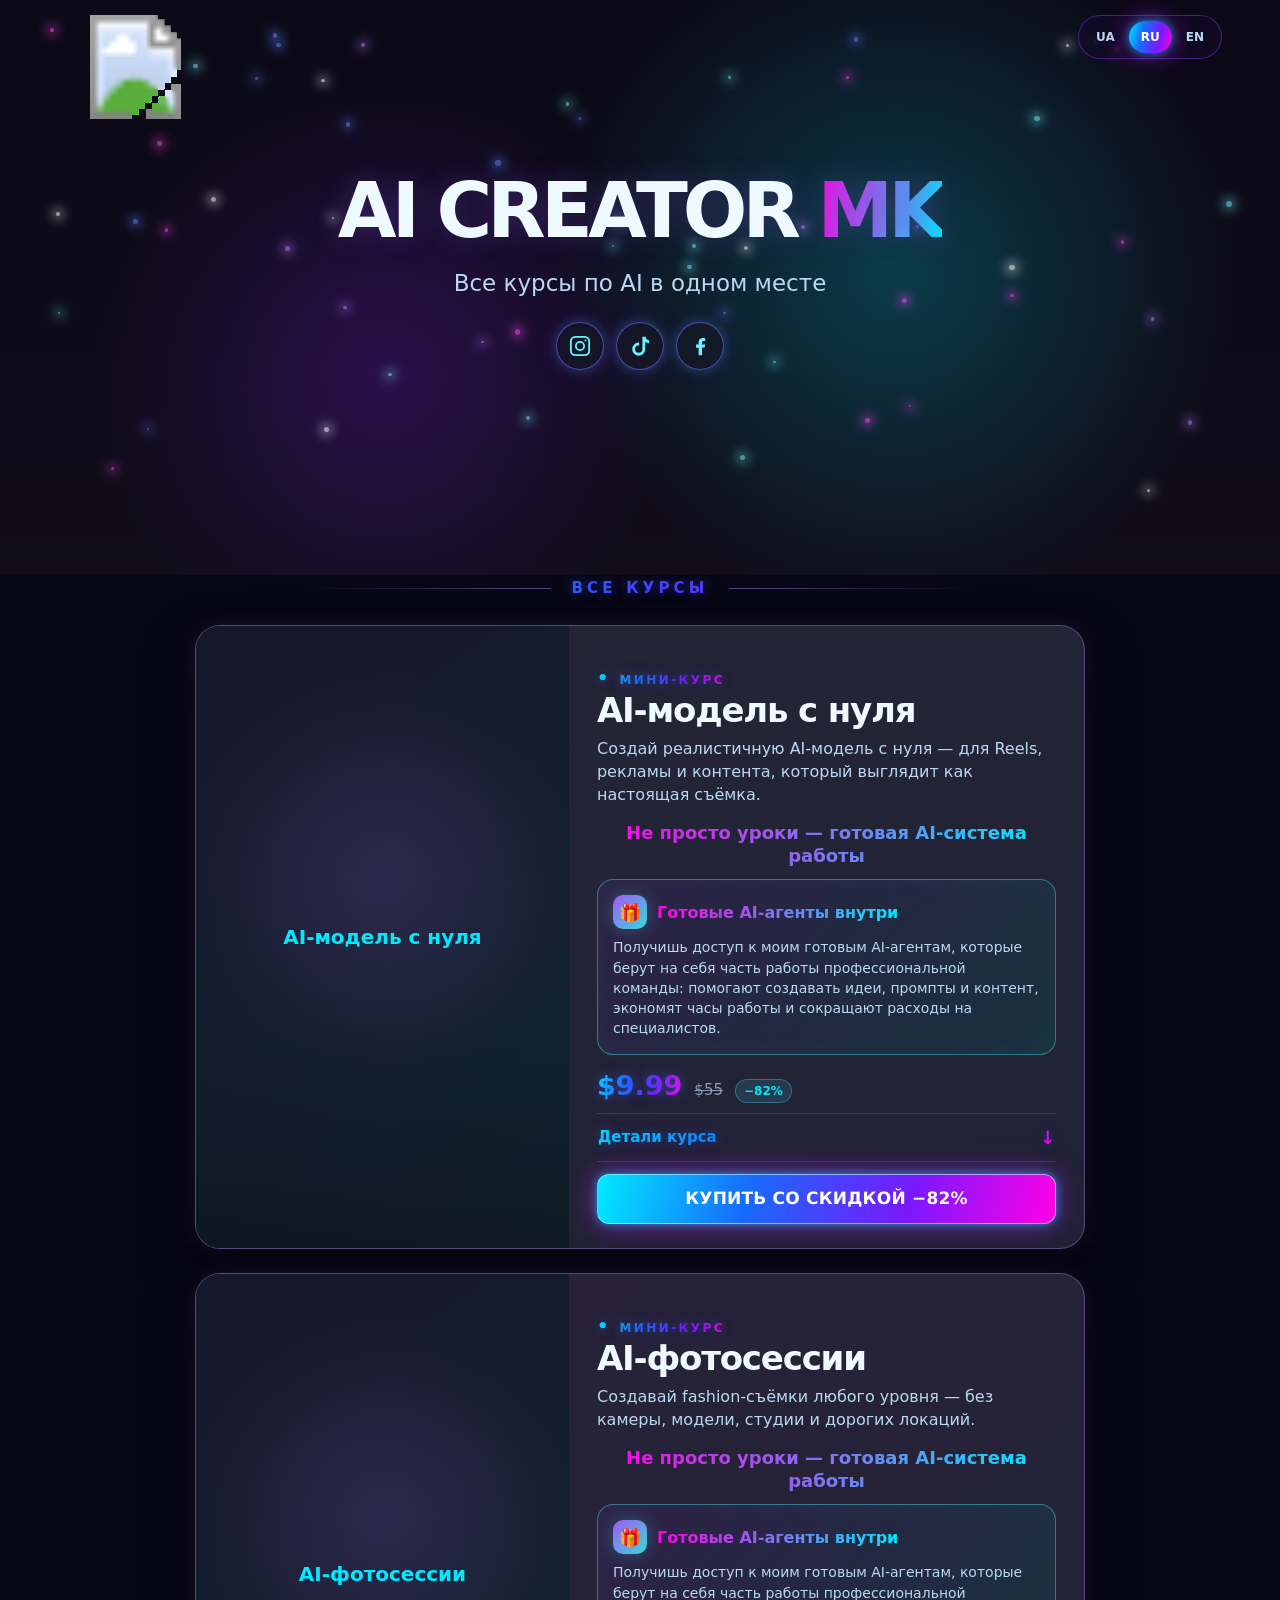
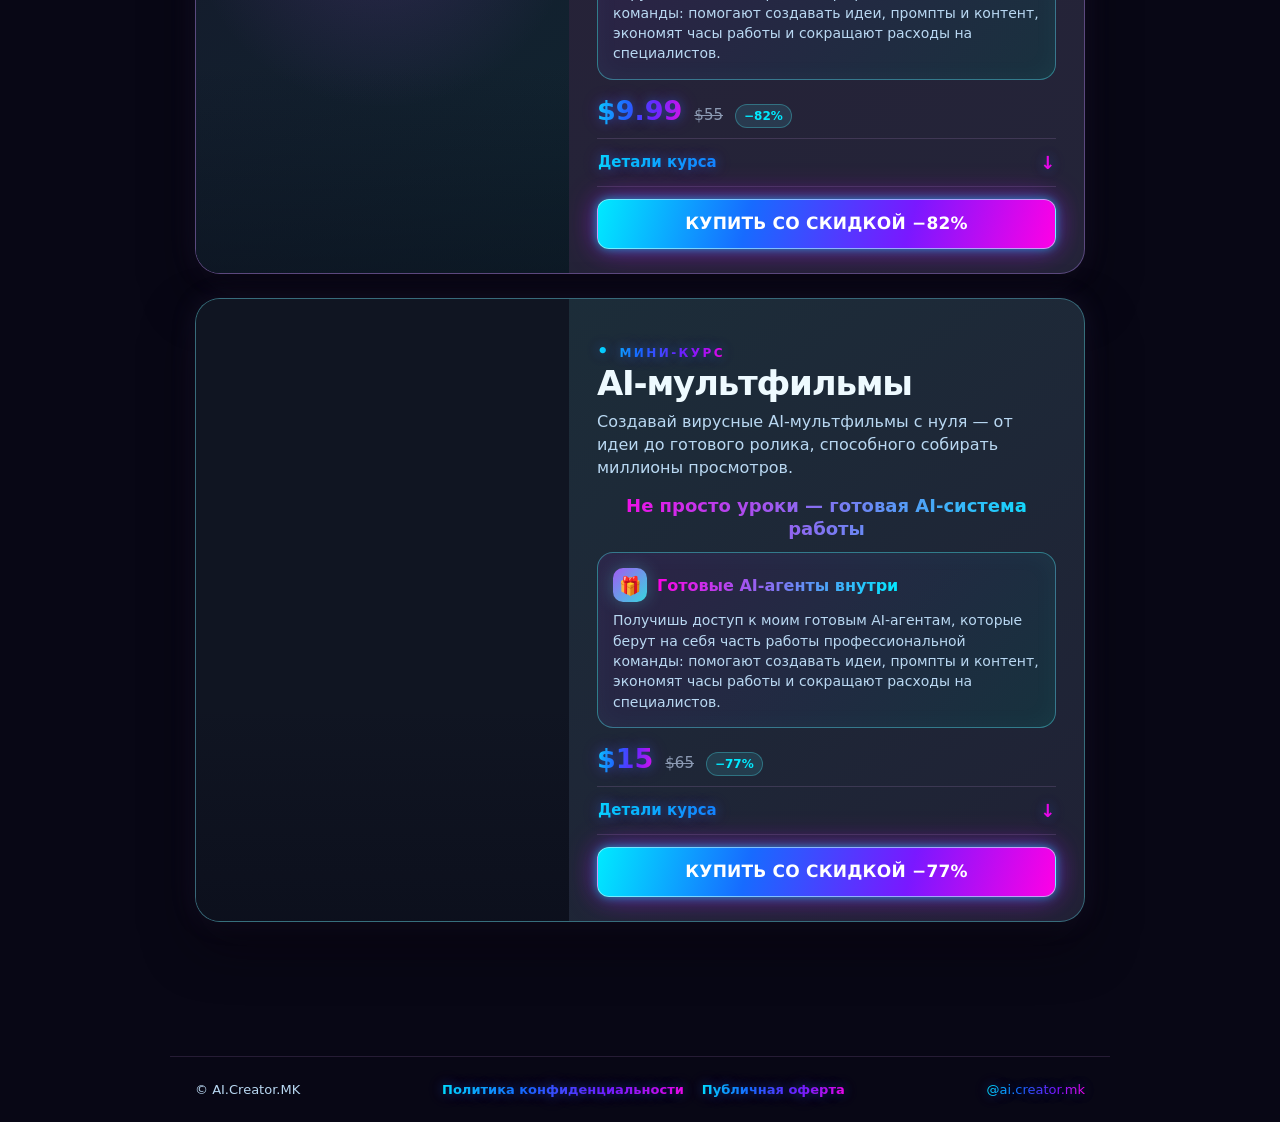
==== index.html @ 742be054 "Publish AI Creator MK courses site" ====
<!doctype html>
<html lang="ru">
<head>
  <meta charset="utf-8">
  <meta name="viewport" content="width=device-width, initial-scale=1">
  <meta name="theme-color" content="#100c19">
  <meta name="description" content="Курсы по AI от MK AI CREATOR: AI-модель, AI-фотосессии и AI-мультфильмы.">
  <title>Курсы по AI — MK AI CREATOR</title>
  <link rel="icon" type="image/svg+xml" href="data:image/svg+xml,%3Csvg xmlns='http://www.w3.org/2000/svg' viewBox='0 0 64 64'%3E%3Crect width='64' height='64' rx='16' fill='%23100c19'/%3E%3Ctext x='32' y='43' text-anchor='middle' font-size='30' font-weight='900' font-family='Arial' fill='%2348e4f3'%3EMK%3C/text%3E%3C/svg%3E">
  <style>
    :root{--bg:#080715;--panel:#17152b;--ice:#eefaff;--soft:#b9d8f2;--cyan:#00eaff;--blue:#176bff;--violet:#7a18ff;--pink:#ff00e5;--line:#6330c9; font-family:Inter,ui-sans-serif,system-ui,-apple-system,BlinkMacSystemFont,"Segoe UI",sans-serif;color:var(--ice);background:var(--bg)}
    *{box-sizing:border-box} html{scroll-behavior:smooth} body{margin:0;min-width:320px} a{color:inherit;text-decoration:none} button{font:inherit} .hero{height:min(57vw,575px);min-height:430px;position:relative;isolation:isolate;overflow:hidden;background:linear-gradient(180deg,#100d1966 0%,#100d19aa 58%,#100d19 100%),url('assets/hero.jpg') center 38%/cover}
    .hero:after{content:"";position:absolute;inset:0;z-index:-1;background:radial-gradient(circle at 70% 47%,#00eaff38,transparent 36%),radial-gradient(circle at 30% 65%,#8a20ff38,transparent 30%);pointer-events:none}.sparkles{position:absolute;inset:0;pointer-events:none}.spark{position:absolute;width:var(--size);height:var(--size);left:var(--x);top:var(--y);border-radius:50%;background:var(--color);box-shadow:0 0 12px 3px var(--color);opacity:.58;animation:float-spark var(--duration) ease-in-out infinite alternate;animation-delay:var(--delay);transition:filter .25s,box-shadow .25s}.hero:hover .spark,.hero.is-active .spark{animation-duration:calc(var(--duration) * .34);filter:brightness(1.9);box-shadow:0 0 16px 5px var(--color),0 0 30px 9px #9c27ff55}@keyframes float-spark{0%{opacity:.2;transform:translate(calc(var(--dx) * -.55),calc(var(--dy) * -.55)) scale(.62)}48%{opacity:.95;transform:translate(calc(var(--dx) * .12),calc(var(--dy) * .08)) scale(1.28)}100%{opacity:.34;transform:translate(var(--dx),var(--dy)) scale(.78)}}.burst,.hover-glint{position:absolute;left:var(--x);top:var(--y);z-index:2;border-radius:50%;pointer-events:none}.burst{width:9px;height:9px;background:#85f5ff;box-shadow:0 0 14px 7px #6de7ffb0;animation:burst .7s ease-out forwards}.hover-glint{width:6px;height:6px;background:#fff;box-shadow:0 0 10px 4px #35eaff,0 0 24px 8px #b72cff80;animation:hover-glint .65s ease-out forwards}@keyframes burst{to{opacity:0;transform:scale(9)}}@keyframes hover-glint{0%{opacity:.95;transform:scale(.45)}100%{opacity:0;transform:scale(4.5)}}
    .top{height:126px;max-width:1220px;margin:auto;padding:15px 28px;display:flex;align-items:flex-start;justify-content:space-between;position:relative;z-index:2}.brand{width:155px;height:107px;overflow:visible;display:block}.brand svg{display:block;width:155px;height:104px;overflow:visible}.lang{display:flex;gap:2px;background:#100b23cc;border:1px solid #7a31d788;border-radius:999px;padding:5px}.lang button{border:0;border-radius:30px;background:transparent;color:var(--soft);padding:9px 12px;cursor:pointer;font-size:12px;font-weight:700}.lang button[aria-pressed=true]{background:linear-gradient(120deg,var(--pink),var(--violet),var(--blue));color:white;box-shadow:0 0 20px #a829ff99}
    .hero-copy{text-align:center;position:relative;z-index:1;margin:44px auto 0;padding:0 18px;max-width:950px}.hero-copy h1{margin:0;font-size:clamp(39px,6.2vw,76px);line-height:1.08;letter-spacing:-.065em;color:var(--ice);text-shadow:0 0 28px #7852c955}.hero-copy h1 span{background:linear-gradient(100deg,var(--pink),var(--cyan));background-clip:text;color:transparent}.hero-copy p{font-size:clamp(17px,2vw,23px);color:var(--soft);margin:18px 0 26px}.social{display:flex;align-items:center;justify-content:center;gap:12px}.social a,.social .pending{display:grid;place-items:center;width:48px;height:48px;border-radius:50%;background:#171826bb;border:1px solid #a88cc36e;color:var(--cyan);box-shadow:0 0 24px #6956ae28;transition:transform .2s,box-shadow .2s}.social a:hover,.social a:focus-visible{transform:translateY(-3px);box-shadow:0 0 24px #00eaff99}.social svg{width:22px;height:22px}.social .pending{opacity:.62;cursor:default}
    main{max-width:940px;margin:0 auto;padding:0 25px 110px}.section-title{display:flex;align-items:center;justify-content:center;gap:20px;color:var(--pink);text-transform:uppercase;letter-spacing:.28em;font-weight:800;font-size:15px;margin:4px 0 28px;white-space:nowrap}.section-title:before,.section-title:after{content:"";height:1px;max-width:245px;flex:1;background:linear-gradient(90deg,transparent,#ab70e788)}.section-title:after{transform:rotate(180deg)}
    .course{display:grid;grid-template-columns:42% 58%;min-height:305px;border:1px solid #9572c97e;border-radius:25px;overflow:hidden;margin-bottom:24px;background:linear-gradient(145deg,#252536,#202235);box-shadow:0 24px 50px #07040b80,0 0 27px #8264b920}.course:nth-child(2){background:linear-gradient(145deg,#282138,#232438)}.course:nth-child(3){background:linear-gradient(145deg,#1b303a,#202135);border-color:#57bfce72}.media{min-height:305px;position:relative;overflow:hidden;background:#101522}.media img,.media video,.media object{width:100%;height:100%;position:absolute;inset:0;object-fit:cover}.course:first-of-type .media img,.course:first-of-type .media object{object-position:48% 50%}.media-fallback{width:100%;height:100%;display:grid;place-items:center;padding:24px;text-align:center;background:radial-gradient(circle at 50% 40%,#7546a744,transparent 48%),linear-gradient(145deg,#16172a,#102631);color:var(--cyan);font-size:20px;font-weight:850}.media:after{content:"";position:absolute;inset:0;background:linear-gradient(0deg,#080a1777,transparent 35%)}.details{padding:28px 28px 24px;display:flex;flex-direction:column;align-items:flex-start}.tag{padding:7px 11px;border-radius:99px;background:linear-gradient(110deg,var(--violet),var(--blue));font-size:11px;text-transform:uppercase;letter-spacing:.08em;color:white;font-weight:800}.type{margin:13px 0 4px;font-size:12px;color:var(--cyan);text-transform:uppercase;letter-spacing:.2em;font-weight:800}.type:before{content:"• ";font-size:18px}.details h2{font-size:clamp(25px,3vw,34px);line-height:1.08;letter-spacing:-.035em;margin:0;color:var(--ice)}.desc{margin:8px 0 14px;color:var(--soft);font-size:16px;line-height:1.45}.prices{display:flex;align-items:baseline;gap:12px;margin:auto 0 10px}.current{font-size:27px;font-weight:900;color:var(--pink);text-shadow:0 0 15px #c674fe55}.old{font-size:15px;color:#8c9ab3;text-decoration:line-through}.offer{color:var(--cyan);font-size:12px;background:#47dfea20;border:1px solid #47dfea55;border-radius:99px;padding:4px 8px;font-weight:750}
    .course-system{width:100%;margin:2px 0 12px;text-align:center;font-size:18px;line-height:1.25;font-weight:900;background:linear-gradient(100deg,var(--pink),var(--cyan));background-clip:text;color:transparent}.course-agents{width:100%;margin:0 0 15px;padding:15px;border:1px solid #4ad9e276;border-radius:16px;background:linear-gradient(135deg,#33214db0,#143842b0);box-shadow:inset 0 0 26px #4fdde20b}.course-agents__head{display:flex;align-items:center;gap:10px;margin-bottom:8px}.course-agents__gift{display:grid;place-items:center;flex:0 0 34px;width:34px;height:34px;border-radius:10px;background:linear-gradient(135deg,#a15bf3,#36d8df);font-size:18px;box-shadow:0 0 17px #52ddec4f}.course-agents strong{font-size:16px;line-height:1.2;background:linear-gradient(100deg,var(--pink),var(--cyan));background-clip:text;color:transparent}.course-agents p{margin:0;color:var(--soft);font-size:14px;line-height:1.45}
    .course-info{width:100%;margin:0 0 12px;border-top:1px solid #7d66954f;border-bottom:1px solid #7d66954f}.course-info summary{display:flex;justify-content:space-between;align-items:center;gap:10px;padding:13px 1px;cursor:pointer;list-style:none;color:var(--cyan);font-size:15px;font-weight:800}.course-info summary::-webkit-details-marker{display:none}.course-info summary:after{content:'↓';font-size:18px;transition:transform .25s}.course-info[open] summary:after{transform:rotate(180deg)}.info-body{padding:2px 0 15px;color:var(--soft);font-size:15px;line-height:1.48}.included{margin:0 0 15px;padding:13px 14px;border-radius:13px;background:#49dce619;border:1px solid #51dae95e}.included strong{display:block;color:var(--cyan);margin-bottom:4px}.included b{color:var(--ice)}.learn-title{color:var(--ice);font-weight:800;margin:0 0 7px}.info-body ul{margin:0 0 15px;padding-left:21px}.info-body li{margin:6px 0}.meta{margin:7px 0;color:var(--soft)}.meta strong{color:var(--ice)}.forever{color:var(--pink);font-weight:900;letter-spacing:.04em}.cta{display:block;text-align:center;width:100%;padding:14px 18px;border:0;border-radius:12px;background:linear-gradient(110deg,#8a13ff,#145dff);color:#fff;font-weight:850;font-size:16px;cursor:pointer}.course:nth-child(3) .cta{background:linear-gradient(110deg,#00cfe9,#176bff)}.cta:hover{filter:brightness(1.15)}.cta:focus-visible,.course-info summary:focus-visible{outline:2px solid var(--cyan);outline-offset:3px}
    footer{max-width:940px;margin:0 auto;padding:25px;color:var(--soft);border-top:1px solid #77589044;font-size:13px;display:flex;align-items:center;justify-content:space-between;gap:18px;flex-wrap:wrap} footer a{color:var(--cyan)}.footer-links{display:flex;align-items:center;justify-content:center;gap:10px 18px;flex-wrap:wrap}.footer-links a{font-weight:750}
    .section-title,.type,.current,.course-info summary,.forever,footer a{background:linear-gradient(100deg,var(--cyan) 0%,var(--blue) 34%,var(--violet) 68%,var(--pink) 100%);background-clip:text;-webkit-background-clip:text;color:transparent;text-shadow:0 0 11px #167dff66,0 0 20px #d51cff3d}.social a{color:#65f5ff;border-color:#755cffaa;box-shadow:0 0 12px #00eaff3d,0 0 22px #b11cff2e}.lang button[aria-pressed=true],.cta,.course:nth-child(3) .cta{background:linear-gradient(105deg,var(--cyan) 0%,var(--blue) 33%,var(--violet) 68%,var(--pink) 100%);box-shadow:0 0 10px #00eaff8c,0 0 22px #6a32ff70,0 0 34px #ff00e54d}.cta{border:1px solid #b9faff9c;color:#fff!important;-webkit-text-fill-color:#fff;font-size:17px;font-weight:900;line-height:1.2;letter-spacing:.012em;text-shadow:none!important;-webkit-font-smoothing:antialiased;text-rendering:geometricPrecision;transition:filter .2s,box-shadow .2s,transform .2s}.cta:hover,.cta:focus-visible{filter:brightness(1.12);transform:translateY(-1px);box-shadow:0 0 14px #00eaffbd,0 0 30px #6a32ff9c,0 0 42px #ff00e56b}
    @media(max-width:640px){.hero{height:470px;min-height:470px;background-position:46% center}.top{height:118px;padding:14px 18px}.brand,.brand svg{width:125px}.brand svg{height:88px}.hero-copy{margin-top:62px}.hero-copy h1{font-size:43px}.hero-copy p{margin-top:15px;font-size:17px}.section-title{margin-top:8px}.course{grid-template-columns:1fr}.media{min-height:245px}.details{padding:22px}.details h2{font-size:28px}.desc{font-size:16px}.course-system{font-size:17px}.prices{margin-top:4px} footer{flex-direction:column;text-align:center}.footer-links{flex-direction:column;gap:8px}}
    @media(prefers-reduced-motion:reduce){html{scroll-behavior:auto}.spark{animation-duration:18s}.hero:hover .spark,.hero.is-active .spark{animation-duration:4s}.burst,.hover-glint{display:none}}
  </style>
</head>
<body>
  <section class="hero" id="top">
    <div class="sparkles" id="sparkles" aria-hidden="true"></div>
    <header class="top"><a class="brand" href="#top" aria-label="MK AI CREATOR — наверх"><svg viewBox="0 0 1280 853" role="img" aria-label="MK AI CREATOR"><defs><filter id="remove-black" color-interpolation-filters="sRGB"><feColorMatrix type="matrix" values="1 0 0 0 0  0 1 0 0 0  0 0 1 0 0  4 4 4 0 -0.08"/></filter></defs><image href="assets/mk-logo.jpeg" width="1280" height="853" filter="url(#remove-black)"/></svg></a><div class="lang" aria-label="Язык сайта"><button data-lang="uk" aria-pressed="false">UA</button><button data-lang="ru" aria-pressed="true">RU</button><button data-lang="en" aria-pressed="false">EN</button></div></header>
    <div class="hero-copy"><h1>AI CREATOR <span>MK</span></h1><p data-key="tagline">Все курсы по AI в одном месте</p><nav class="social" aria-label="Социальные сети">
      <a href="https://www.instagram.com/ai.creator.mk/" target="_blank" rel="noopener noreferrer" aria-label="Instagram — ai.creator.mk"><svg viewBox="0 0 24 24" fill="none" stroke="currentColor" stroke-width="2"><rect x="2" y="2" width="20" height="20" rx="5"/><circle cx="12" cy="12" r="4.5"/><circle cx="18" cy="6" r="1" fill="currentColor" stroke="none"/></svg></a>
      <a href="https://www.tiktok.com/@ai.creator.mk" target="_blank" rel="noopener noreferrer" aria-label="TikTok — ai.creator.mk"><svg viewBox="0 0 24 24" fill="currentColor"><path d="M15.5 2h2.7c.2 2.2 1.6 3.7 3.8 3.9v3a8.6 8.6 0 0 1-4.3-1.3v7.8a7.1 7.1 0 1 1-7.1-7.1h.5v3.1h-.5a4 4 0 1 0 4 4V2Z"/></svg></a>
      <a href="https://www.facebook.com/profile.php?id=61593260384114" target="_blank" rel="noopener noreferrer" aria-label="Facebook — MK AI CREATOR"><svg viewBox="0 0 24 24" fill="currentColor"><path d="M14.2 22v-8.3h2.9l.4-3.4h-3.3V8.1c0-1 .3-1.6 1.7-1.6h1.8v-3A25 25 0 0 0 15 3.3c-2.7 0-4.5 1.6-4.5 4.6v2.5H7.6v3.4h2.9V22h3.7Z"/></svg></a>
    </nav></div>
  </section>
  <main id="courses">
    <div class="section-title" data-key="all">Все курсы</div>
    <div id="cards">
      <article class="course"><div class="media"><object data="assets/ai-model-portrait.jpeg" type="image/jpeg" aria-label="Портрет AI-модели"><span class="media-fallback">AI-модель с нуля</span></object></div><div class="details"><p class="type">Мини-курс</p><h2>AI-модель с нуля</h2><p class="desc">Создай реалистичную AI-модель с нуля — для Reels, рекламы и контента, который выглядит как настоящая съёмка.</p><div class="course-system">Не просто уроки — готовая AI-система работы</div><div class="course-agents"><div class="course-agents__head"><span class="course-agents__gift" aria-hidden="true">🎁</span><strong>Готовые AI-агенты внутри</strong></div><p>Получишь доступ к моим готовым AI-агентам, которые берут на себя часть работы профессиональной команды: помогают создавать идеи, промпты и контент, экономят часы работы и сокращают расходы на специалистов.</p></div><div class="prices"><span class="current">$9.99</span><span class="old">$55</span><span class="offer">−82%</span></div><details class="course-info"><summary>Детали курса</summary><div class="info-body"><div class="included"><strong>✓ Готовые AI-агенты — доступ включён</strong><b>Меньше ручной работы. Меньше расходов. Быстрее результат.</b></div><p class="learn-title">На курсе ты научишься:</p><ul><li>создавать собственного AI-персонажа с нуля;</li><li>сохранять его внешность от кадра к кадру;</li><li>создавать карточку персонажа;</li><li>генерировать реалистичные фото и видео для Stories, Reels, UGC и рекламных креативов;</li><li>работать с AI-агентами, которые берут на себя часы работы специалистов, ускоряют создание контента и экономят бюджет.</li></ul><p class="meta"><strong>Уровень:</strong> подходит всем — опыт в AI не нужен. Курс выстроен так, что даже ребёнок разберётся.</p><p class="meta"><strong>Доступ:</strong> <span class="forever">НАВСЕГДА</span>.</p></div></details><a class="cta" href="https://t.me/ai_creator_mk1_bot?start=ai_model_ru" target="_blank" rel="noopener noreferrer">КУПИТЬ СО СКИДКОЙ −82%</a></div></article>
      <article class="course"><div class="media"><object data="assets/camera.png" type="image/png" aria-label="Профессиональный фотоаппарат"><span class="media-fallback">AI-фотосессии</span></object></div><div class="details"><p class="type">Мини-курс</p><h2>AI-фотосессии</h2><p class="desc">Создавай fashion-съёмки любого уровня — без камеры, модели, студии и дорогих локаций.</p><div class="course-system">Не просто уроки — готовая AI-система работы</div><div class="course-agents"><div class="course-agents__head"><span class="course-agents__gift" aria-hidden="true">🎁</span><strong>Готовые AI-агенты внутри</strong></div><p>Получишь доступ к моим готовым AI-агентам, которые берут на себя часть работы профессиональной команды: помогают создавать идеи, промпты и контент, экономят часы работы и сокращают расходы на специалистов.</p></div><div class="prices"><span class="current">$9.99</span><span class="old">$55</span><span class="offer">−82%</span></div><details class="course-info"><summary>Детали курса</summary><div class="info-body"><div class="included"><strong>✓ Готовые AI-агенты — доступ включён</strong><b>Меньше ручной работы. Меньше расходов. Быстрее результат.</b></div><p class="learn-title">На курсе ты научишься:</p><ul><li>создавать реалистичные AI-фотосессии;</li><li>переносить героя в любые образы и локации;</li><li>сохранять внешность и узнаваемость человека;</li><li>создавать fashion, lifestyle и рекламные съёмки;</li><li>использовать AI-агентов вместо часов ручной работы — они помогают создавать промпты и визуальные концепции быстрее и дешевле.</li></ul><p class="meta"><strong>Уровень:</strong> подходит всем — опыт в AI не нужен. Курс выстроен так, что даже ребёнок разберётся.</p><p class="meta"><strong>Доступ:</strong> <span class="forever">НАВСЕГДА</span>.</p></div></details><a class="cta" href="https://t.me/ai_creator_mk1_bot?start=ai_photoshoots_ru" target="_blank" rel="noopener noreferrer">КУПИТЬ СО СКИДКОЙ −82%</a></div></article>
      <article class="course"><div class="media"><object data="assets/dragon-poster.jpg" type="image/jpeg" aria-label="Дракон у воды"><span class="media-fallback">AI-мультфильмы</span></object></div><div class="details"><p class="type">Мини-курс</p><h2>AI-мультфильмы</h2><p class="desc">Создавай вирусные AI-мультфильмы с нуля — от идеи до готового ролика, способного собирать миллионы просмотров.</p><div class="course-system">Не просто уроки — готовая AI-система работы</div><div class="course-agents"><div class="course-agents__head"><span class="course-agents__gift" aria-hidden="true">🎁</span><strong>Готовые AI-агенты внутри</strong></div><p>Получишь доступ к моим готовым AI-агентам, которые берут на себя часть работы профессиональной команды: помогают создавать идеи, промпты и контент, экономят часы работы и сокращают расходы на специалистов.</p></div><div class="prices"><span class="current">$15</span><span class="old">$65</span><span class="offer">−77%</span></div><details class="course-info"><summary>Детали курса</summary><div class="info-body"><div class="included"><strong>✓ Готовые AI-агенты — доступ включён</strong><b>Меньше ручной работы. Меньше расходов. Быстрее результат.</b></div><p class="learn-title">На курсе ты научишься:</p><ul><li>находить идеи и создавать сюжеты;</li><li>создавать постоянных персонажей;</li><li>генерировать и оживлять сцены;</li><li>собирать полноценные мультфильмы для Reels, TikTok и Shorts;</li><li>работать с AI-агентами, которые помогают выполнять работу целой креативной команды и сокращают часы работы до минут.</li></ul><p class="meta"><strong>Уровень:</strong> подходит всем — опыт в AI не нужен. Курс выстроен так, что даже ребёнок разберётся.</p><p class="meta"><strong>Доступ:</strong> <span class="forever">НАВСЕГДА</span>.</p></div></details><a class="cta" href="https://t.me/ai_creator_mk1_bot?start=ai_cartoons_ru" target="_blank" rel="noopener noreferrer">КУПИТЬ СО СКИДКОЙ −77%</a></div></article>
    </div>
  </main>
  <footer><span>© AI.Creator.MK</span><nav class="footer-links" aria-label="Юридические документы"><a id="privacy-link" href="privacy.html?lang=ru">Политика конфиденциальности</a><a id="offer-link" href="offer.html?lang=ru">Публичная оферта</a></nav><a href="https://www.instagram.com/ai.creator.mk/" target="_blank" rel="noopener noreferrer">@ai.creator.mk</a></footer>
  <script>
    const copy={
      ru:{tagline:'Все курсы по AI в одном месте',all:'Все курсы',systemTitle:'Не просто уроки — готовая AI-система работы',systemText:'AI-агенты берут на себя часть работы специалистов, экономят часы работы и помогают создавать профессиональный контент с меньшими затратами.',agentsTitle:'Готовые AI-агенты внутри',agentsText:'Получишь доступ к моим готовым AI-агентам, которые берут на себя часть работы профессиональной команды: помогают создавать идеи, промпты и контент, экономят часы работы и сокращают расходы на специалистов.',type:'Мини-курс',details:'Детали курса',included:'✓ Готовые AI-агенты — доступ включён',benefit:'Меньше ручной работы. Меньше расходов. Быстрее результат.',learn:'На курсе ты научишься:',level:'Уровень',levelText:'подходит всем — опыт в AI не нужен. Курс выстроен так, что даже ребёнок разберётся.',access:'Доступ',forever:'НАВСЕГДА',buy:'КУПИТЬ СО СКИДКОЙ',privacy:'Политика конфиденциальности',offer:'Публичная оферта',items:[
        {title:'AI-модель с нуля',desc:'Создай реалистичную AI-модель с нуля — для Reels, рекламы и контента, который выглядит как настоящая съёмка.',list:['создавать собственного AI-персонажа с нуля;','сохранять его внешность от кадра к кадру;','создавать карточку персонажа;','генерировать реалистичные фото и видео для Stories, Reels, UGC и рекламных креативов;','работать с AI-агентами, которые берут на себя часы работы специалистов, ускоряют создание контента и экономят бюджет.']},
        {title:'AI-фотосессии',desc:'Создавай fashion-съёмки любого уровня — без камеры, модели, студии и дорогих локаций.',list:['создавать реалистичные AI-фотосессии;','переносить героя в любые образы и локации;','сохранять внешность и узнаваемость человека;','создавать fashion, lifestyle и рекламные съёмки;','использовать AI-агентов вместо часов ручной работы — они помогают создавать промпты и визуальные концепции быстрее и дешевле.']},
        {title:'AI-мультфильмы',desc:'Создавай вирусные AI-мультфильмы с нуля — от идеи до готового ролика, способного собирать миллионы просмотров.',list:['находить идеи и создавать сюжеты;','создавать постоянных персонажей;','генерировать и оживлять сцены;','собирать полноценные мультфильмы для Reels, TikTok и Shorts;','работать с AI-агентами, которые помогают выполнять работу целой креативной команды и сокращают часы работы до минут.']}
      ]},
      uk:{tagline:'Усі курси з AI в одному місці',all:'Усі курси',systemTitle:'Не просто уроки — готова AI-система роботи',systemText:'AI-агенти беруть на себе частину роботи фахівців, заощаджують години роботи та допомагають створювати професійний контент із меншими витратами.',agentsTitle:'Готові AI-агенти всередині',agentsText:'Отримаєш доступ до моїх готових AI-агентів, які беруть на себе частину роботи професійної команди: допомагають створювати ідеї, промпти й контент, заощаджують години роботи та скорочують витрати на фахівців.',type:'Мінікурс',details:'Деталі курсу',included:'✓ Готові AI-агенти — доступ включено',benefit:'Менше ручної роботи. Менше витрат. Швидший результат.',learn:'На курсі ти навчишся:',level:'Рівень',levelText:'підходить усім — досвід в AI не потрібен. Курс побудований так, що навіть дитина розбереться.',access:'Доступ',forever:'НАЗАВЖДИ',buy:'КУПИТИ ЗІ ЗНИЖКОЮ',privacy:'Політика конфіденційності',offer:'Публічна оферта',items:[
        {title:'AI-модель з нуля',desc:'Створи реалістичну AI-модель з нуля — для Reels, реклами та контенту, який виглядає як справжня зйомка.',list:['створювати власного AI-персонажа з нуля;','зберігати його зовнішність від кадру до кадру;','створювати картку персонажа;','генерувати реалістичні фото й відео для Stories, Reels, UGC та рекламних креативів;','працювати з AI-агентами, які беруть на себе години роботи фахівців, прискорюють створення контенту та заощаджують бюджет.']},
        {title:'AI-фотосесії',desc:'Створюй fashion-зйомки будь-якого рівня — без камери, моделі, студії та дорогих локацій.',list:['створювати реалістичні AI-фотосесії;','переносити героя в будь-які образи та локації;','зберігати зовнішність і впізнаваність людини;','створювати fashion, lifestyle та рекламні зйомки;','використовувати AI-агентів замість годин ручної роботи — вони допомагають створювати промпти й візуальні концепції швидше та дешевше.']},
        {title:'AI-мультфільми',desc:'Створюй вірусні AI-мультфільми з нуля — від ідеї до готового ролика, здатного збирати мільйони переглядів.',list:['знаходити ідеї та створювати сюжети;','створювати постійних персонажів;','генерувати й оживляти сцени;','збирати повноцінні мультфільми для Reels, TikTok і Shorts;','працювати з AI-агентами, які допомагають виконувати роботу цілої креативної команди та скорочують години роботи до хвилин.']}
      ]},
      en:{tagline:'All AI courses in one place',all:'All courses',systemTitle:'More than lessons — a ready-to-use AI workflow',systemText:'AI agents handle part of a specialist team’s work, save hours and help you create professional content at a lower cost.',agentsTitle:'Ready-to-use AI agents included',agentsText:'Get access to my ready-to-use AI agents that handle part of a professional team’s work: they help create ideas, prompts and content, save hours and reduce specialist costs.',type:'Mini course',details:'Course details',included:'✓ Ready-to-use AI agents — access included',benefit:'Less manual work. Lower costs. Faster results.',learn:'You will learn how to:',level:'Level',levelText:'suitable for everyone — no AI experience needed. The course is structured so clearly that even a child can follow it.',access:'Access',forever:'LIFETIME',buy:'BUY WITH A DISCOUNT OF',privacy:'Privacy Policy',offer:'Public Offer',items:[
        {title:'AI model from scratch',desc:'Create a realistic AI model from scratch for Reels, ads and content that looks like a real shoot.',list:['create your own AI character from scratch;','keep the character’s appearance consistent from image to image;','create a character reference sheet;','generate realistic photos and videos for Stories, Reels, UGC and ad creatives;','use AI agents that take over hours of specialist work, speed up content creation and save your budget.']},
        {title:'AI photoshoots',desc:'Create fashion shoots at any level — without a camera, model, studio or expensive locations.',list:['create realistic AI photoshoots;','place a person in any look or location;','preserve the person’s appearance and recognizability;','create fashion, lifestyle and advertising shoots;','use AI agents instead of hours of manual work to create prompts and visual concepts faster and at a lower cost.']},
        {title:'AI cartoons',desc:'Create viral AI cartoons from scratch — from the initial idea to a finished video with the potential to reach millions of views.',list:['find ideas and build storylines;','create consistent recurring characters;','generate and animate scenes;','assemble complete cartoons for Reels, TikTok and Shorts;','use AI agents that help do the work of an entire creative team and reduce hours of work to minutes.']}
      ]}
    };
    const media=['<object data="assets/ai-model-portrait.jpeg" type="image/jpeg" aria-label="Портрет AI-модели"><span class="media-fallback">AI-модель с нуля</span></object>','<object data="assets/camera.png" type="image/png" aria-label="Профессиональный фотоаппарат"><span class="media-fallback">AI-фотосессии</span></object>','<video autoplay muted loop playsinline preload="metadata" poster="assets/dragon-poster.jpg" aria-label="Дракон у воды"><source src="assets/dragon.mp4" type="video/mp4"></video>'];
    const costs=[['$9.99','$55','−82%'],['$9.99','$55','−82%'],['$15','$65','−77%']];
    const courseIds=['ai_model','ai_photoshoots','ai_cartoons'];
    const botUrl='https://t.me/ai_creator_mk1_bot';
    function render(lang){const c=copy[lang];document.documentElement.lang=lang;['tagline','all'].forEach(k=>document.querySelector(`[data-key=${k}]`).textContent=c[k]);document.querySelectorAll('[data-lang]').forEach(b=>b.setAttribute('aria-pressed',String(b.dataset.lang===lang)));const privacy=document.getElementById('privacy-link'),offer=document.getElementById('offer-link');privacy.textContent=c.privacy;privacy.href=`privacy.html?lang=${lang}`;offer.textContent=c.offer;offer.href=`offer.html?lang=${lang}`;document.getElementById('cards').innerHTML=c.items.map((item,i)=>`<article class="course"><div class="media">${media[i]}</div><div class="details"><p class="type">${c.type}</p><h2>${item.title}</h2><p class="desc">${item.desc}</p><div class="course-system">${c.systemTitle}</div><div class="course-agents"><div class="course-agents__head"><span class="course-agents__gift" aria-hidden="true">🎁</span><strong>${c.agentsTitle}</strong></div><p>${c.agentsText}</p></div><div class="prices"><span class="current">${costs[i][0]}</span><span class="old">${costs[i][1]}</span><span class="offer">${costs[i][2]}</span></div><details class="course-info"><summary>${c.details}</summary><div class="info-body"><div class="included"><strong>${c.included}</strong><b>${c.benefit}</b></div><p class="learn-title">${c.learn}</p><ul>${item.list.map(x=>`<li>${x}</li>`).join('')}</ul><p class="meta"><strong>${c.level}:</strong> ${c.levelText}</p><p class="meta"><strong>${c.access}:</strong> <span class="forever">${c.forever}</span>.</p></div></details><a class="cta" href="${botUrl}?start=${courseIds[i]}_${lang}" target="_blank" rel="noopener noreferrer">${c.buy} ${costs[i][2]}</a></div></article>`).join('');document.querySelectorAll('video').forEach(v=>v.play().catch(()=>{}))}
    document.querySelectorAll('[data-lang]').forEach(b=>b.addEventListener('click',()=>render(b.dataset.lang)));render('ru');
    const layer=document.getElementById('sparkles'),colors=['#76eff7','#bf80ff','#ffffff','#6486ff','#ff4cf0'];let seed=412;function rand(){seed=(seed*1664525+1013904223)>>>0;return seed/4294967296}for(let i=0;i<55;i++){const p=document.createElement('span');p.className='spark';p.style.cssText=`--x:${(3+rand()*94).toFixed(1)}%;--y:${(4+rand()*82).toFixed(1)}%;--size:${(2+rand()*4).toFixed(1)}px;--color:${colors[Math.floor(rand()*colors.length)]};--dx:${(-46+rand()*92).toFixed(1)}px;--dy:${(-34+rand()*68).toFixed(1)}px;--duration:${(6+rand()*7).toFixed(1)}s;--delay:${(-rand()*10).toFixed(1)}s`;layer.appendChild(p)}
    const hero=document.querySelector('.hero');
    function addGlow(e,className,lifetime){const r=hero.getBoundingClientRect(),b=document.createElement('span');b.className=className;b.style.setProperty('--x',e.clientX-r.left+'px');b.style.setProperty('--y',e.clientY-r.top+'px');layer.appendChild(b);setTimeout(()=>b.remove(),lifetime)}
    let activeTimer;function activateSparkles(){hero.classList.add('is-active');clearTimeout(activeTimer);activeTimer=setTimeout(()=>hero.classList.remove('is-active'),1200)}
    hero.addEventListener('pointerdown',e=>{addGlow(e,'burst',750);activateSparkles()});
    hero.addEventListener('pointermove',e=>{if(e.pointerType==='touch')activateSparkles()});
    hero.addEventListener('pointerup',()=>{clearTimeout(activeTimer);activeTimer=setTimeout(()=>hero.classList.remove('is-active'),550)});hero.addEventListener('pointercancel',()=>hero.classList.remove('is-active'));
    let lastGlint=0;hero.addEventListener('pointermove',e=>{if(e.pointerType!=='mouse')return;const now=performance.now();if(now-lastGlint<75)return;lastGlint=now;addGlow(e,'hover-glint',700)});
  </script>
</body>
</html>
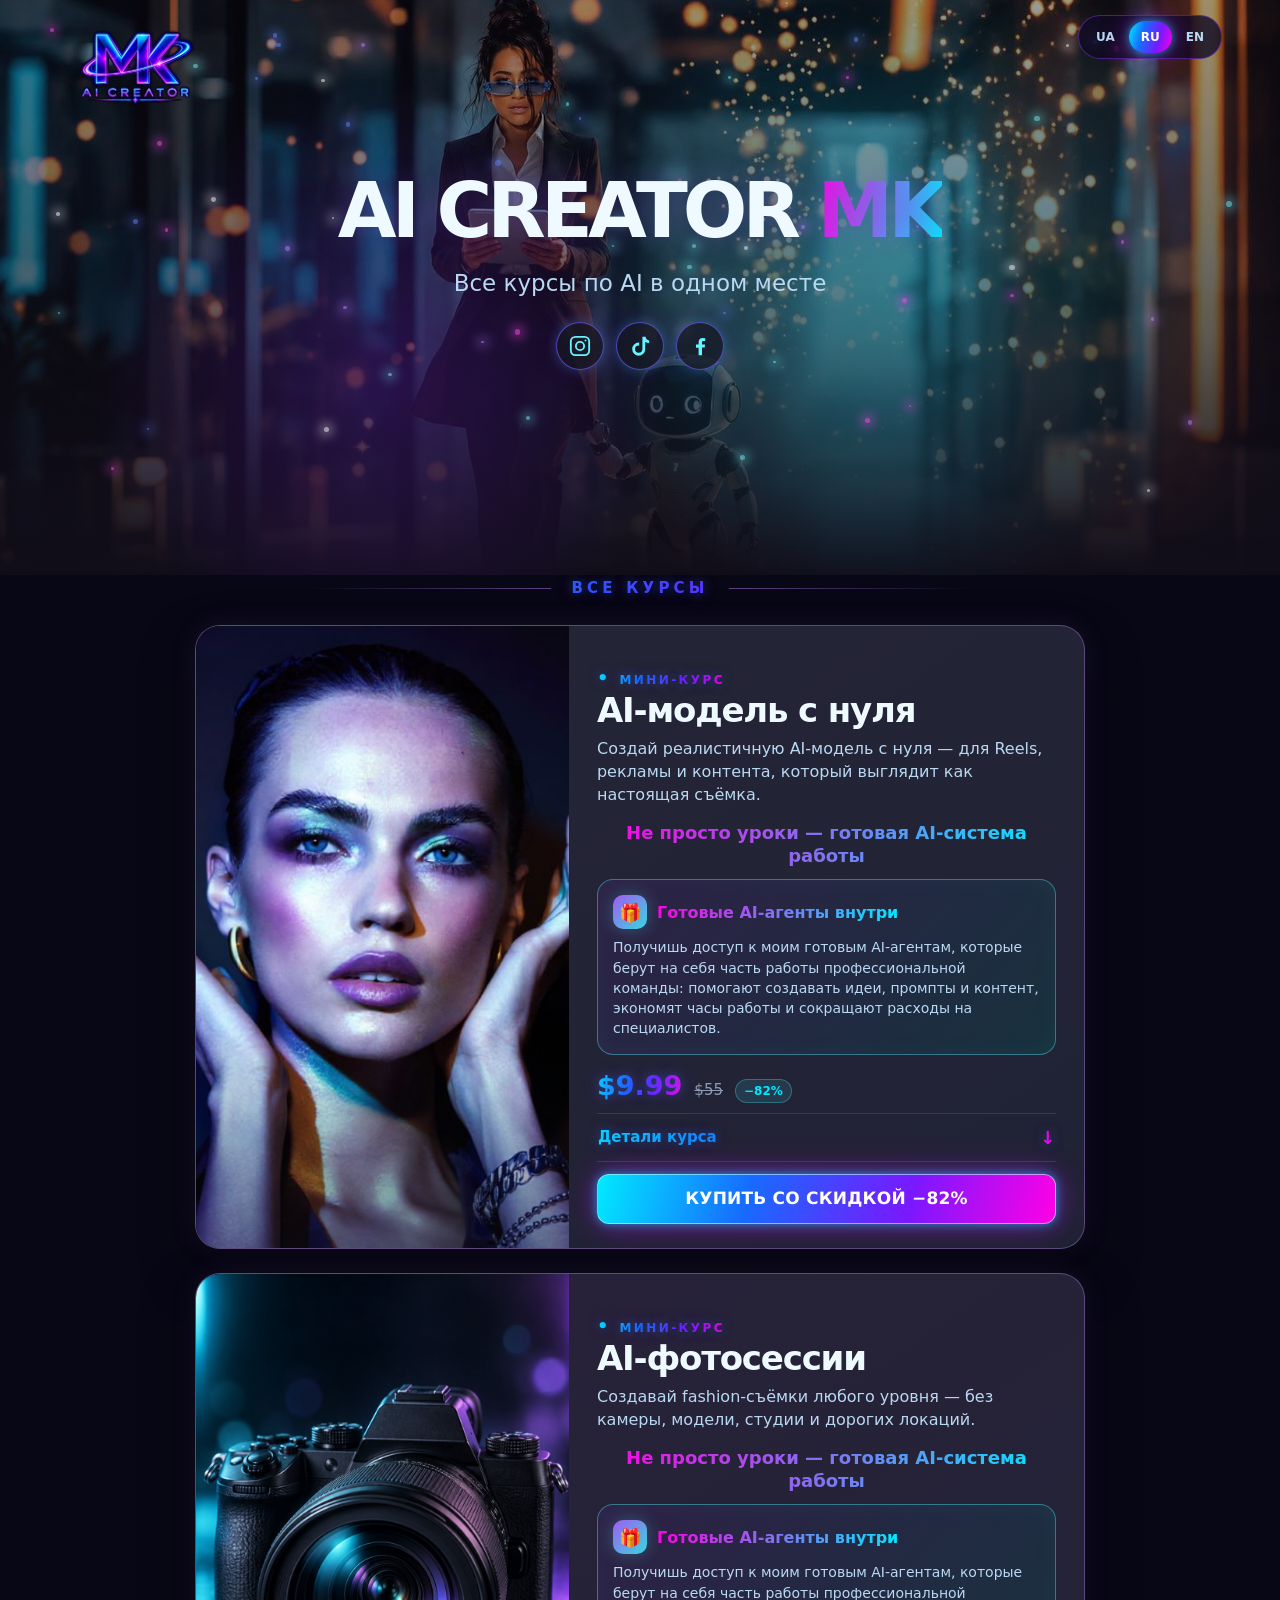
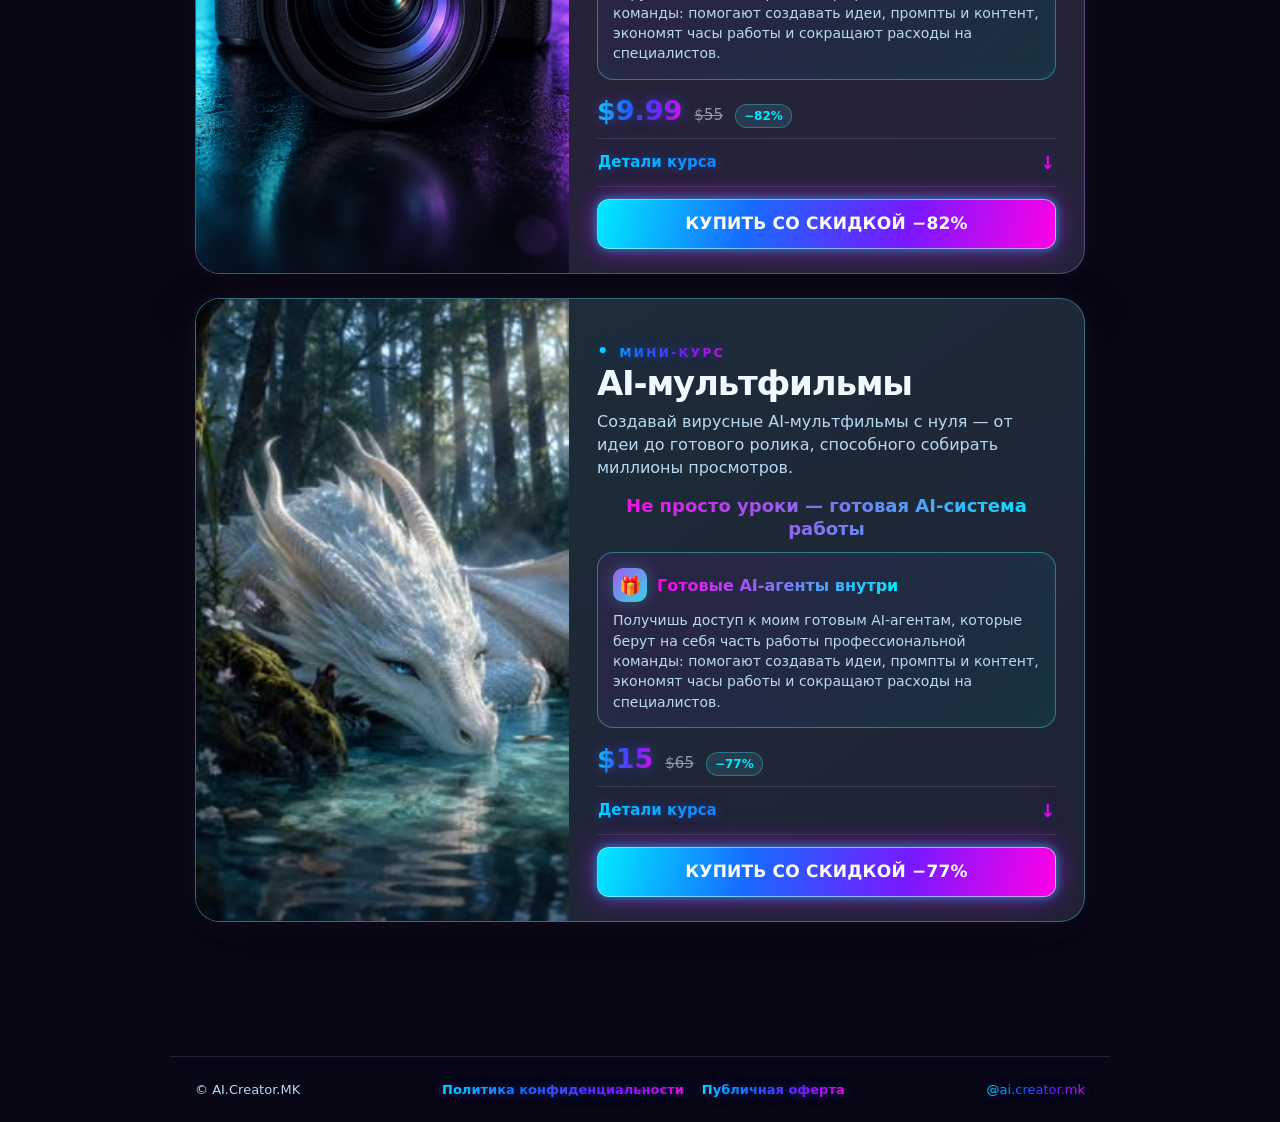
==== commit 9c1b106f: "Publish complete AI Creator MK courses website" ====
--- a/index.html
+++ b/index.html
@@ -37,7 +37,7 @@
     <div class="section-title" data-key="all">Все курсы</div>
     <div id="cards">
       <article class="course"><div class="media"><object data="assets/ai-model-portrait.jpeg" type="image/jpeg" aria-label="Портрет AI-модели"><span class="media-fallback">AI-модель с нуля</span></object></div><div class="details"><p class="type">Мини-курс</p><h2>AI-модель с нуля</h2><p class="desc">Создай реалистичную AI-модель с нуля — для Reels, рекламы и контента, который выглядит как настоящая съёмка.</p><div class="course-system">Не просто уроки — готовая AI-система работы</div><div class="course-agents"><div class="course-agents__head"><span class="course-agents__gift" aria-hidden="true">🎁</span><strong>Готовые AI-агенты внутри</strong></div><p>Получишь доступ к моим готовым AI-агентам, которые берут на себя часть работы профессиональной команды: помогают создавать идеи, промпты и контент, экономят часы работы и сокращают расходы на специалистов.</p></div><div class="prices"><span class="current">$9.99</span><span class="old">$55</span><span class="offer">−82%</span></div><details class="course-info"><summary>Детали курса</summary><div class="info-body"><div class="included"><strong>✓ Готовые AI-агенты — доступ включён</strong><b>Меньше ручной работы. Меньше расходов. Быстрее результат.</b></div><p class="learn-title">На курсе ты научишься:</p><ul><li>создавать собственного AI-персонажа с нуля;</li><li>сохранять его внешность от кадра к кадру;</li><li>создавать карточку персонажа;</li><li>генерировать реалистичные фото и видео для Stories, Reels, UGC и рекламных креативов;</li><li>работать с AI-агентами, которые берут на себя часы работы специалистов, ускоряют создание контента и экономят бюджет.</li></ul><p class="meta"><strong>Уровень:</strong> подходит всем — опыт в AI не нужен. Курс выстроен так, что даже ребёнок разберётся.</p><p class="meta"><strong>Доступ:</strong> <span class="forever">НАВСЕГДА</span>.</p></div></details><a class="cta" href="https://t.me/ai_creator_mk1_bot?start=ai_model_ru" target="_blank" rel="noopener noreferrer">КУПИТЬ СО СКИДКОЙ −82%</a></div></article>
-      <article class="course"><div class="media"><object data="assets/camera.png" type="image/png" aria-label="Профессиональный фотоаппарат"><span class="media-fallback">AI-фотосессии</span></object></div><div class="details"><p class="type">Мини-курс</p><h2>AI-фотосессии</h2><p class="desc">Создавай fashion-съёмки любого уровня — без камеры, модели, студии и дорогих локаций.</p><div class="course-system">Не просто уроки — готовая AI-система работы</div><div class="course-agents"><div class="course-agents__head"><span class="course-agents__gift" aria-hidden="true">🎁</span><strong>Готовые AI-агенты внутри</strong></div><p>Получишь доступ к моим готовым AI-агентам, которые берут на себя часть работы профессиональной команды: помогают создавать идеи, промпты и контент, экономят часы работы и сокращают расходы на специалистов.</p></div><div class="prices"><span class="current">$9.99</span><span class="old">$55</span><span class="offer">−82%</span></div><details class="course-info"><summary>Детали курса</summary><div class="info-body"><div class="included"><strong>✓ Готовые AI-агенты — доступ включён</strong><b>Меньше ручной работы. Меньше расходов. Быстрее результат.</b></div><p class="learn-title">На курсе ты научишься:</p><ul><li>создавать реалистичные AI-фотосессии;</li><li>переносить героя в любые образы и локации;</li><li>сохранять внешность и узнаваемость человека;</li><li>создавать fashion, lifestyle и рекламные съёмки;</li><li>использовать AI-агентов вместо часов ручной работы — они помогают создавать промпты и визуальные концепции быстрее и дешевле.</li></ul><p class="meta"><strong>Уровень:</strong> подходит всем — опыт в AI не нужен. Курс выстроен так, что даже ребёнок разберётся.</p><p class="meta"><strong>Доступ:</strong> <span class="forever">НАВСЕГДА</span>.</p></div></details><a class="cta" href="https://t.me/ai_creator_mk1_bot?start=ai_photoshoots_ru" target="_blank" rel="noopener noreferrer">КУПИТЬ СО СКИДКОЙ −82%</a></div></article>
+      <article class="course"><div class="media"><object data="assets/camera.jpg" type="image/jpeg" aria-label="Профессиональный фотоаппарат"><span class="media-fallback">AI-фотосессии</span></object></div><div class="details"><p class="type">Мини-курс</p><h2>AI-фотосессии</h2><p class="desc">Создавай fashion-съёмки любого уровня — без камеры, модели, студии и дорогих локаций.</p><div class="course-system">Не просто уроки — готовая AI-система работы</div><div class="course-agents"><div class="course-agents__head"><span class="course-agents__gift" aria-hidden="true">🎁</span><strong>Готовые AI-агенты внутри</strong></div><p>Получишь доступ к моим готовым AI-агентам, которые берут на себя часть работы профессиональной команды: помогают создавать идеи, промпты и контент, экономят часы работы и сокращают расходы на специалистов.</p></div><div class="prices"><span class="current">$9.99</span><span class="old">$55</span><span class="offer">−82%</span></div><details class="course-info"><summary>Детали курса</summary><div class="info-body"><div class="included"><strong>✓ Готовые AI-агенты — доступ включён</strong><b>Меньше ручной работы. Меньше расходов. Быстрее результат.</b></div><p class="learn-title">На курсе ты научишься:</p><ul><li>создавать реалистичные AI-фотосессии;</li><li>переносить героя в любые образы и локации;</li><li>сохранять внешность и узнаваемость человека;</li><li>создавать fashion, lifestyle и рекламные съёмки;</li><li>использовать AI-агентов вместо часов ручной работы — они помогают создавать промпты и визуальные концепции быстрее и дешевле.</li></ul><p class="meta"><strong>Уровень:</strong> подходит всем — опыт в AI не нужен. Курс выстроен так, что даже ребёнок разберётся.</p><p class="meta"><strong>Доступ:</strong> <span class="forever">НАВСЕГДА</span>.</p></div></details><a class="cta" href="https://t.me/ai_creator_mk1_bot?start=ai_photoshoots_ru" target="_blank" rel="noopener noreferrer">КУПИТЬ СО СКИДКОЙ −82%</a></div></article>
       <article class="course"><div class="media"><object data="assets/dragon-poster.jpg" type="image/jpeg" aria-label="Дракон у воды"><span class="media-fallback">AI-мультфильмы</span></object></div><div class="details"><p class="type">Мини-курс</p><h2>AI-мультфильмы</h2><p class="desc">Создавай вирусные AI-мультфильмы с нуля — от идеи до готового ролика, способного собирать миллионы просмотров.</p><div class="course-system">Не просто уроки — готовая AI-система работы</div><div class="course-agents"><div class="course-agents__head"><span class="course-agents__gift" aria-hidden="true">🎁</span><strong>Готовые AI-агенты внутри</strong></div><p>Получишь доступ к моим готовым AI-агентам, которые берут на себя часть работы профессиональной команды: помогают создавать идеи, промпты и контент, экономят часы работы и сокращают расходы на специалистов.</p></div><div class="prices"><span class="current">$15</span><span class="old">$65</span><span class="offer">−77%</span></div><details class="course-info"><summary>Детали курса</summary><div class="info-body"><div class="included"><strong>✓ Готовые AI-агенты — доступ включён</strong><b>Меньше ручной работы. Меньше расходов. Быстрее результат.</b></div><p class="learn-title">На курсе ты научишься:</p><ul><li>находить идеи и создавать сюжеты;</li><li>создавать постоянных персонажей;</li><li>генерировать и оживлять сцены;</li><li>собирать полноценные мультфильмы для Reels, TikTok и Shorts;</li><li>работать с AI-агентами, которые помогают выполнять работу целой креативной команды и сокращают часы работы до минут.</li></ul><p class="meta"><strong>Уровень:</strong> подходит всем — опыт в AI не нужен. Курс выстроен так, что даже ребёнок разберётся.</p><p class="meta"><strong>Доступ:</strong> <span class="forever">НАВСЕГДА</span>.</p></div></details><a class="cta" href="https://t.me/ai_creator_mk1_bot?start=ai_cartoons_ru" target="_blank" rel="noopener noreferrer">КУПИТЬ СО СКИДКОЙ −77%</a></div></article>
     </div>
   </main>
@@ -60,7 +60,7 @@
         {title:'AI cartoons',desc:'Create viral AI cartoons from scratch — from the initial idea to a finished video with the potential to reach millions of views.',list:['find ideas and build storylines;','create consistent recurring characters;','generate and animate scenes;','assemble complete cartoons for Reels, TikTok and Shorts;','use AI agents that help do the work of an entire creative team and reduce hours of work to minutes.']}
       ]}
     };
-    const media=['<object data="assets/ai-model-portrait.jpeg" type="image/jpeg" aria-label="Портрет AI-модели"><span class="media-fallback">AI-модель с нуля</span></object>','<object data="assets/camera.png" type="image/png" aria-label="Профессиональный фотоаппарат"><span class="media-fallback">AI-фотосессии</span></object>','<video autoplay muted loop playsinline preload="metadata" poster="assets/dragon-poster.jpg" aria-label="Дракон у воды"><source src="assets/dragon.mp4" type="video/mp4"></video>'];
+    const media=['<object data="assets/ai-model-portrait.jpeg" type="image/jpeg" aria-label="Портрет AI-модели"><span class="media-fallback">AI-модель с нуля</span></object>','<object data="assets/camera.jpg" type="image/jpeg" aria-label="Профессиональный фотоаппарат"><span class="media-fallback">AI-фотосессии</span></object>','<video autoplay muted loop playsinline preload="metadata" poster="assets/dragon-poster.jpg" aria-label="Дракон у воды"><source src="assets/dragon-web.mp4" type="video/mp4"></video>'];
     const costs=[['$9.99','$55','−82%'],['$9.99','$55','−82%'],['$15','$65','−77%']];
     const courseIds=['ai_model','ai_photoshoots','ai_cartoons'];
     const botUrl='https://t.me/ai_creator_mk1_bot';
